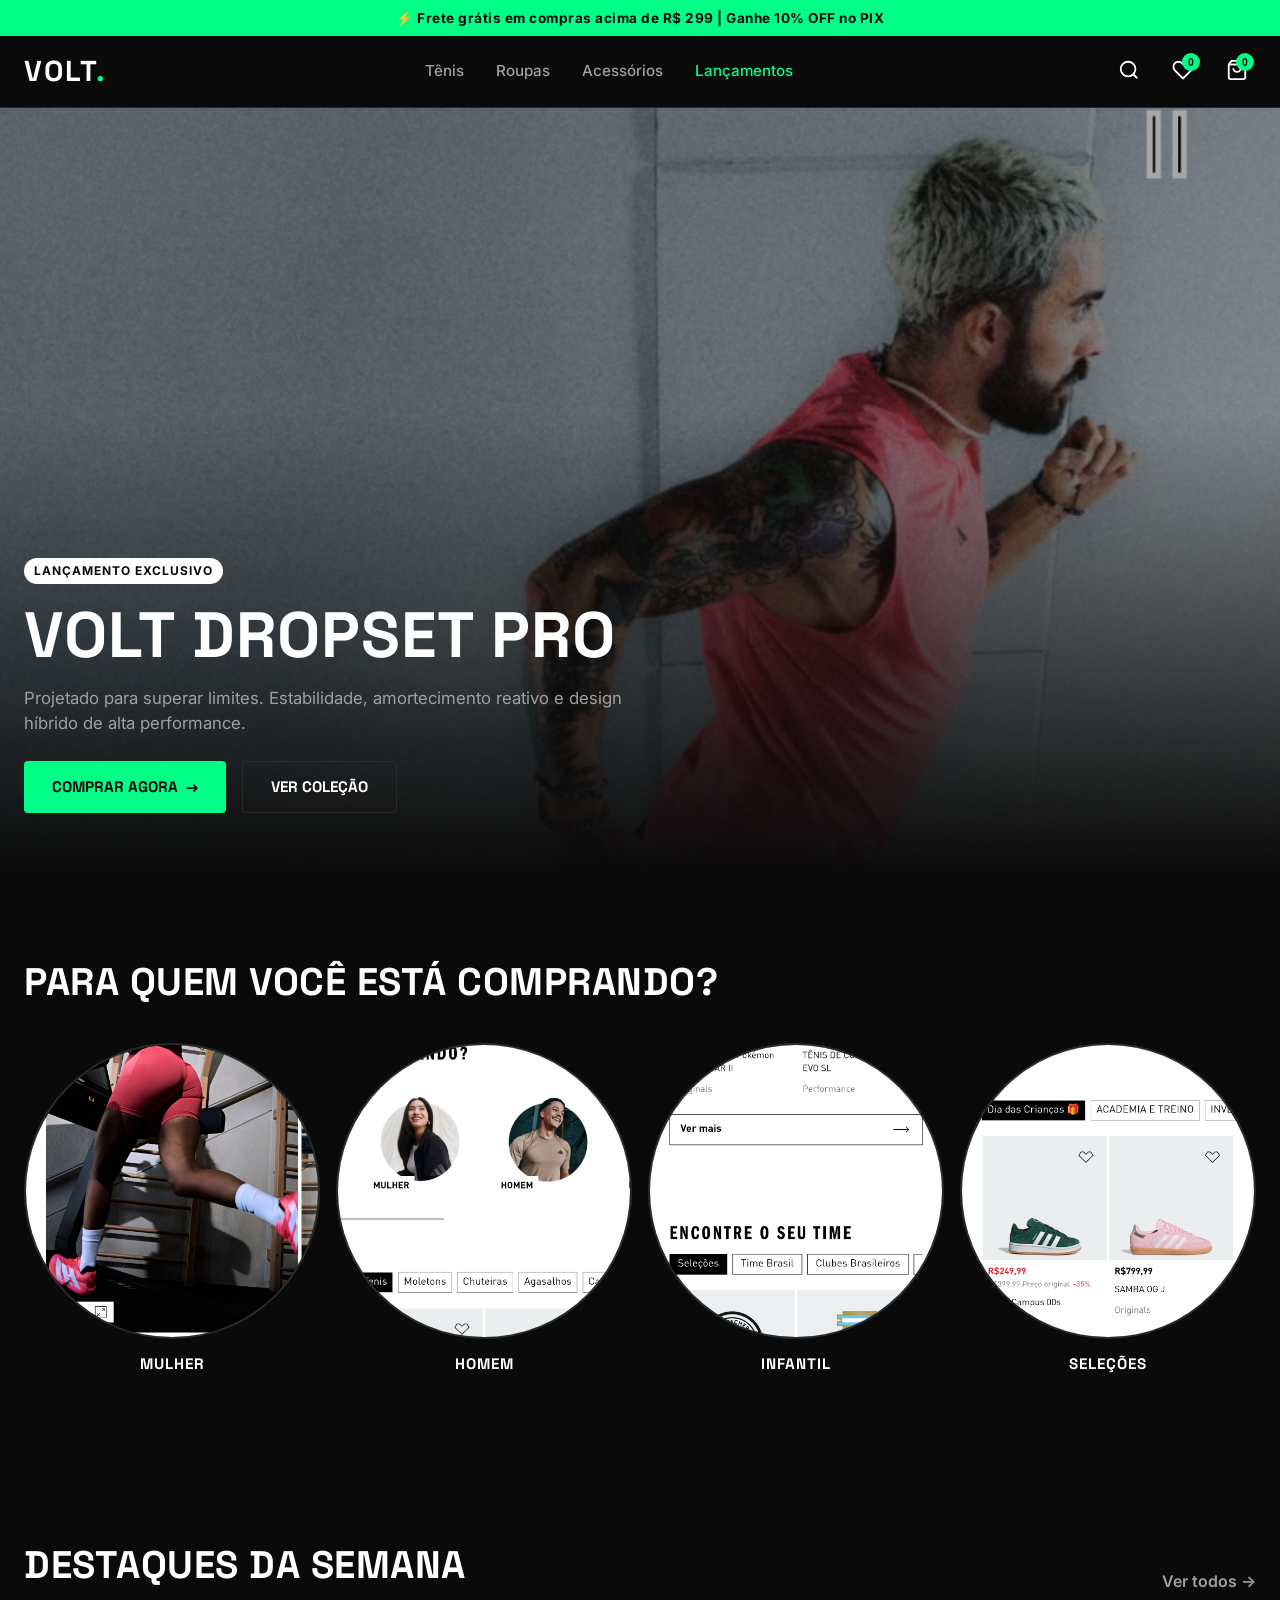
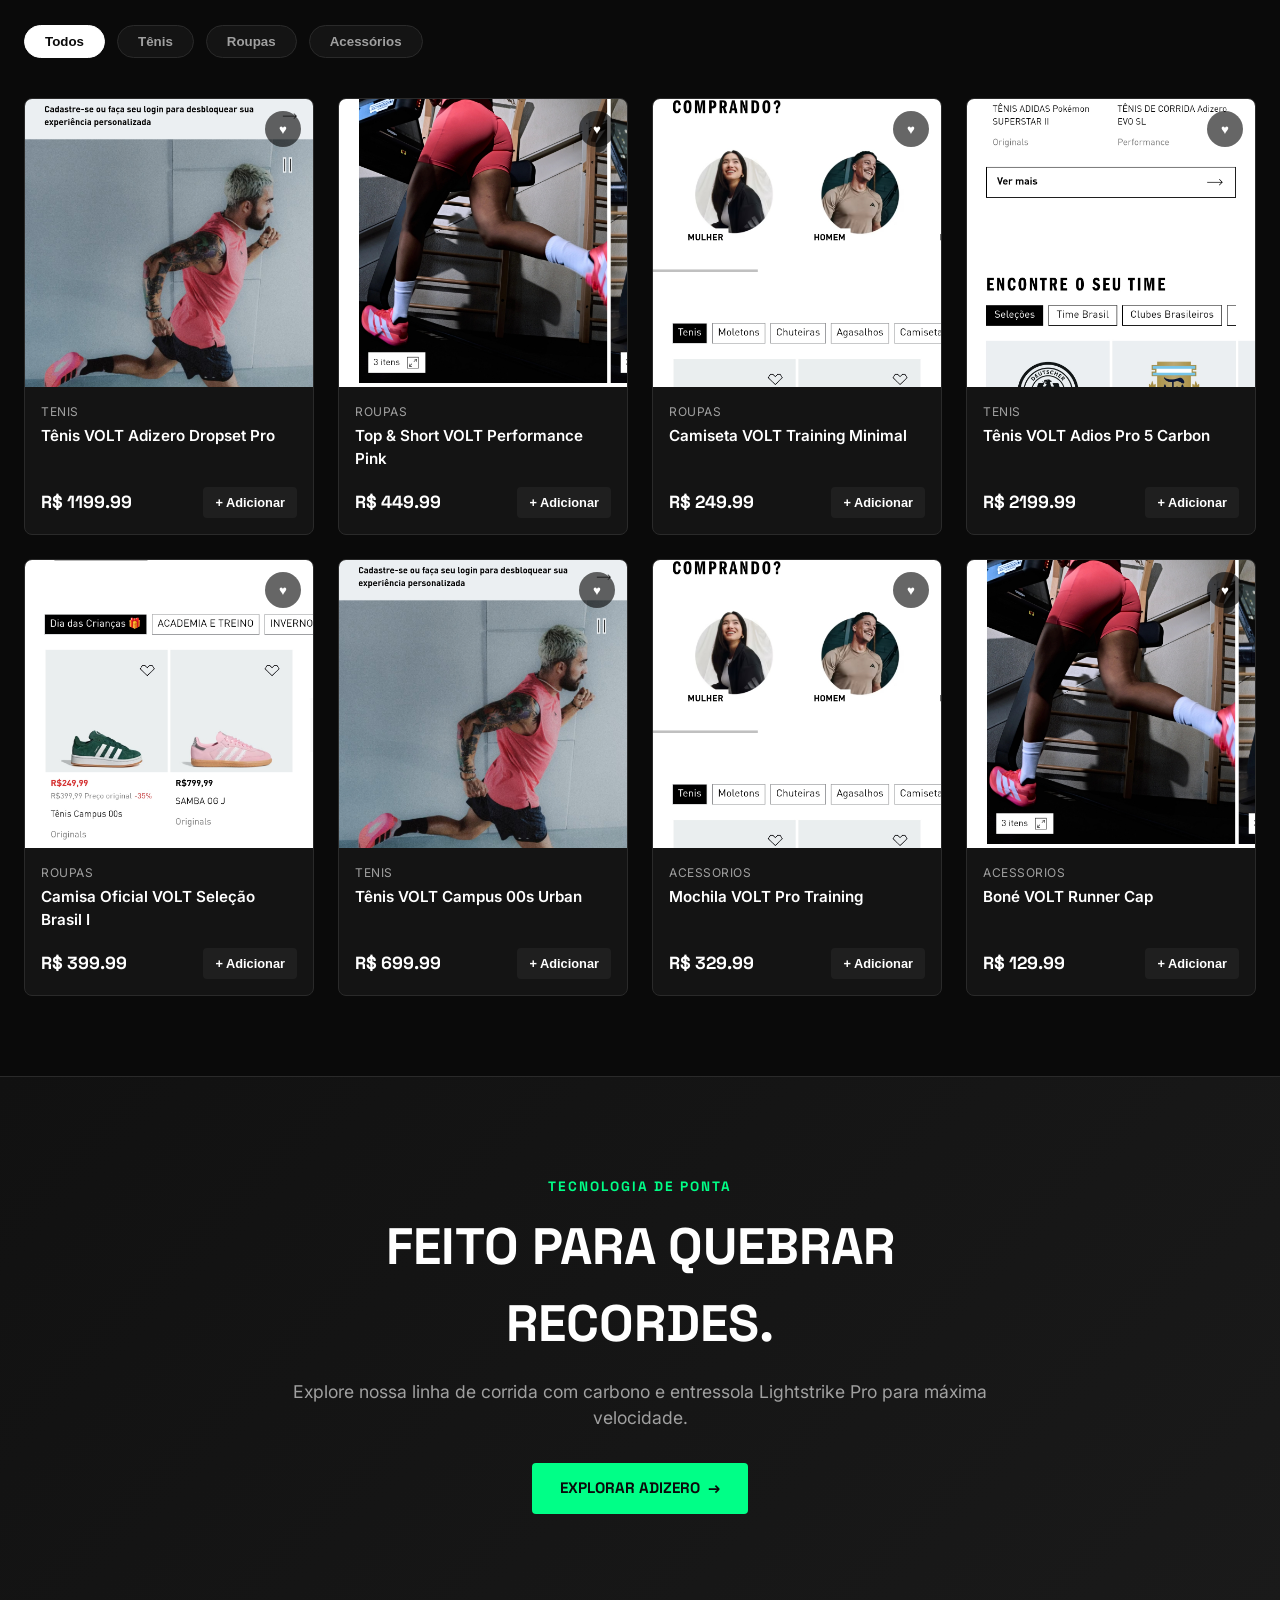
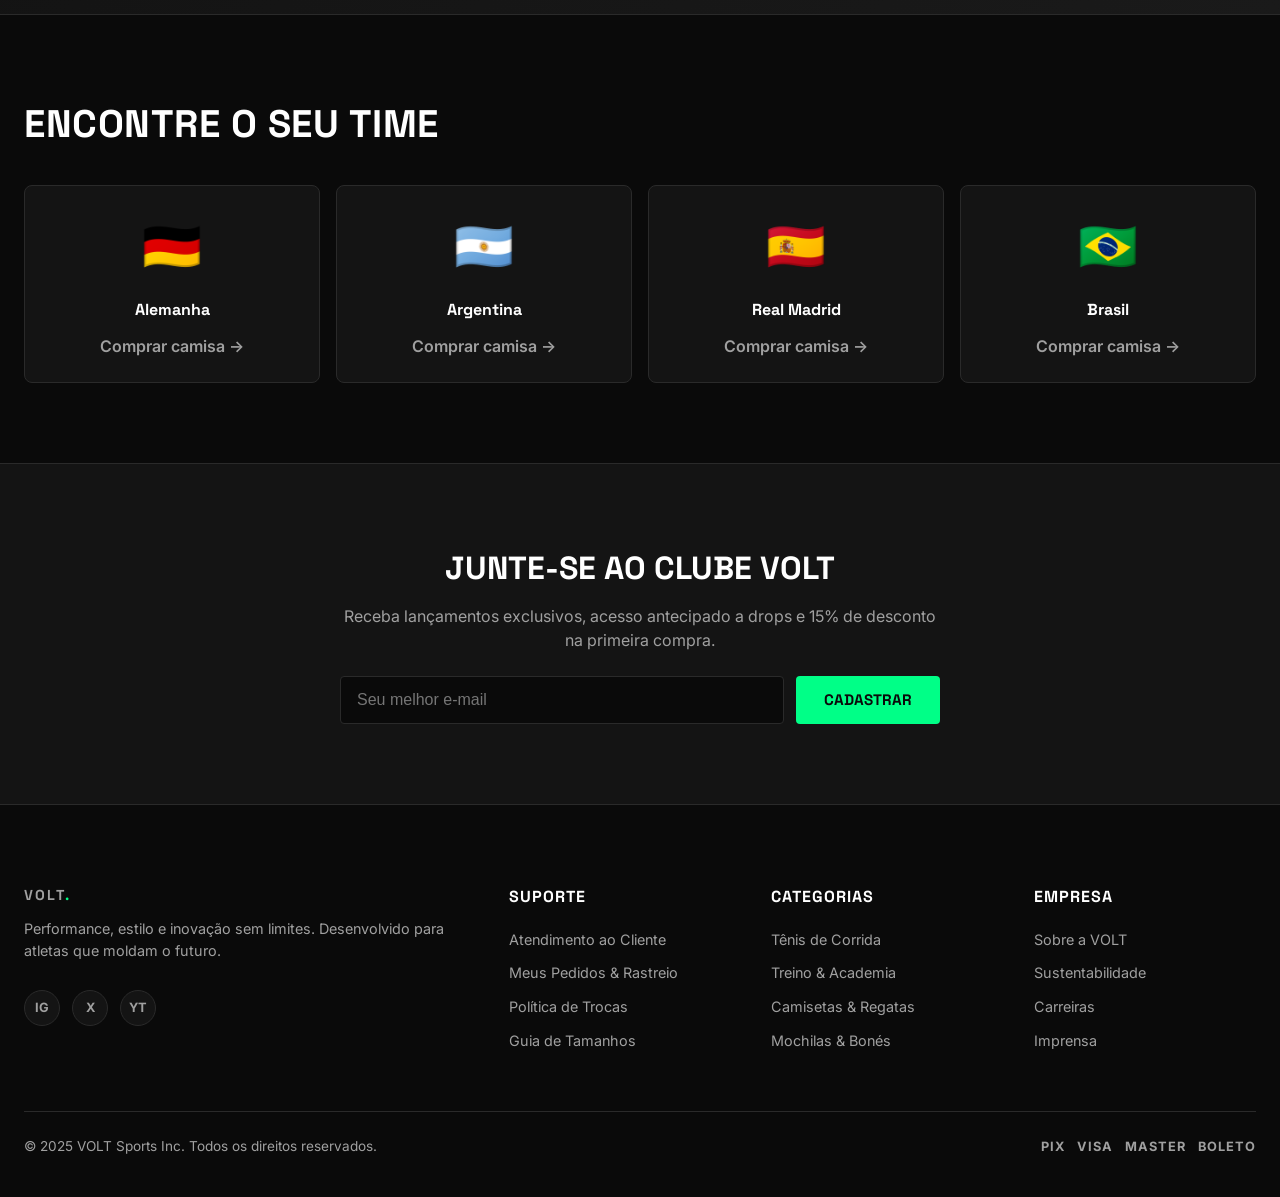
==== index.html @ 398505d5 "Initial website generation" ====
<!DOCTYPE html>
<html lang="pt-BR">
<head>
    <meta charset="UTF-8">
    <meta name="viewport" content="width=device-width, initial-scale=1.0">
    <title>VOLT® | Loja Oficial de Esportes e Performance</title>
    <link rel="preconnect" href="https://fonts.googleapis.com">
    <link rel="preconnect" href="https://fonts.gstatic.com" crossorigin>
    <link href="https://fonts.googleapis.com/css2?family=Inter:wght@300;400;500;600;700&family=Space+Grotesk:wght@500;700&display=swap" rel="stylesheet">
    <link rel="stylesheet" href="style.css">
</head>
<body>
    <!-- Top Banner Notification -->
    <div class="top-banner">
        <p>⚡ Frete grátis em compras acima de R$ 299 | Ganhe 10% OFF no PIX</p>
    </div>

    <!-- Header Sticky -->
    <header class="header">
        <div class="header-container">
            <button class="icon-btn menu-toggle" aria-label="Abrir Menu">
                <svg width="24" height="24" viewBox="0 0 24 24" fill="none" stroke="currentColor" stroke-width="2"><path d="M3 12h18M3 6h18M3 18h18"/></svg>
            </button>
            
            <a href="index.html" class="logo">
                <span>VOLT</span><span class="logo-dot">.</span>
            </a>

            <nav class="desktop-nav">
                <a href="category.html?cat=tenis" class="nav-link">Tênis</a>
                <a href="category.html?cat=roupas" class="nav-link">Roupas</a>
                <a href="category.html?cat=acessorios" class="nav-link">Acessórios</a>
                <a href="category.html?cat=lancamentos" class="nav-link highlight">Lançamentos</a>
            </nav>

            <div class="header-actions">
                <button class="icon-btn search-toggle" aria-label="Buscar">
                    <svg width="22" height="22" viewBox="0 0 24 24" fill="none" stroke="currentColor" stroke-width="2"><circle cx="11" cy="11" r="8"/><path d="m21 21-4.35-4.35"/></svg>
                </button>
                <button class="icon-btn wishlist-toggle" aria-label="Favoritos">
                    <svg width="22" height="22" viewBox="0 0 24 24" fill="none" stroke="currentColor" stroke-width="2"><path d="M20.84 4.61a5.5 5.5 0 0 0-7.78 0L12 5.67l-1.06-1.06a5.5 5.5 0 0 0-7.78 7.78l1.06 1.06L12 21.23l7.78-7.78 1.06-1.06a5.5 5.5 0 0 0 0-7.78z"/></svg>
                    <span class="badge" id="wishlist-count">0</span>
                </button>
                <button class="icon-btn cart-toggle" aria-label="Carrinho">
                    <svg width="22" height="22" viewBox="0 0 24 24" fill="none" stroke="currentColor" stroke-width="2"><path d="M6 2 3 6v14a2 2 0 0 0 2 2h14a2 2 0 0 0 2-2V6l-3-4Z"/><path d="M3 6h18"/><path d="M16 10a4 4 0 0 1-8 0"/></svg>
                    <span class="badge" id="cart-count">0</span>
                </button>
            </div>
        </div>
    </header>

    <!-- Mobile Drawer -->
    <div class="mobile-drawer" id="mobileDrawer">
        <div class="drawer-header">
            <span class="logo">VOLT<span class="logo-dot">.</span></span>
            <button class="icon-btn close-drawer" aria-label="Fechar Menu">
                <svg width="24" height="24" viewBox="0 0 24 24" fill="none" stroke="currentColor" stroke-width="2"><path d="M18 6 6 18M6 6l12 12"/></svg>
            </button>
        </div>
        <div class="drawer-body">
            <a href="category.html?cat=tenis" class="drawer-link">Tênis <span>→</span></a>
            <a href="category.html?cat=roupas" class="drawer-link">Roupas <span>→</span></a>
            <a href="category.html?cat=acessorios" class="drawer-link">Acessórios <span>→</span></a>
            <a href="category.html?cat=lancamentos" class="drawer-link">Lançamentos <span>⚡</span></a>
            <div class="drawer-divider"></div>
            <a href="#" class="drawer-link sub">Minha Conta</a>
            <a href="#" class="drawer-link sub">Meus Pedidos</a>
            <a href="#" class="drawer-link sub">Ajuda e Suporte</a>
        </div>
    </div>
    <div class="overlay" id="overlay"></div>

    <!-- Search Modal -->
    <div class="search-modal" id="searchModal">
        <div class="search-container">
            <div class="search-input-wrapper">
                <svg width="24" height="24" viewBox="0 0 24 24" fill="none" stroke="currentColor" stroke-width="2"><circle cx="11" cy="11" r="8"/><path d="m21 21-4.35-4.35"/></svg>
                <input type="text" id="searchInput" placeholder="Buscar por tênis, jaquetas, acessórios..." autofocus>
                <button class="close-search" id="closeSearch">✕</button>
            </div>
            <div class="search-results" id="searchResults">
                <p class="search-hint">Digite para buscar produtos instantaneamente...</p>
            </div>
        </div>
    </div>

    <!-- Cart Drawer -->
    <div class="cart-drawer" id="cartDrawer">
        <div class="cart-header">
            <h3>Seu Carrinho (<span id="cartDrawerCount">0</span>)</h3>
            <button class="icon-btn close-cart" aria-label="Fechar Carrinho">
                <svg width="24" height="24" viewBox="0 0 24 24" fill="none" stroke="currentColor" stroke-width="2"><path d="M18 6 6 18M6 6l12 12"/></svg>
            </button>
        </div>
        <div class="cart-items" id="cartItemsContainer">
            <!-- Items injected by JS -->
        </div>
        <div class="cart-footer">
            <div class="cart-subtotal">
                <span>Subtotal</span>
                <span id="cartSubtotalPrice">R$ 0,00</span>
            </div>
            <p class="cart-shipping-notice">Parabéns! Você tem direito a <strong>Frete Grátis</strong></p>
            <button class="btn-primary full" id="checkoutBtn">FINALIZAR COMPRA</button>
        </div>
    </div>

    <!-- Main Content -->
    <main>
        <!-- Hero Section -->
        <section class="hero">
            <div class="hero-bg">
                <img src="assets/ref-1000043846-1.jpg" alt="VOLT Hero" loading="eager">
            </div>
            <div class="hero-content">
                <div class="tag-pill">LANÇAMENTO EXCLUSIVO</div>
                <h1>VOLT DROPSET PRO</h1>
                <p>Projetado para superar limites. Estabilidade, amortecimento reativo e design híbrido de alta performance.</p>
                <div class="hero-actions">
                    <a href="product.html?id=1" class="btn-primary">COMPRAR AGORA <span>→</span></a>
                    <a href="category.html?cat=tenis" class="btn-outline">VER COLEÇÃO</a>
                </div>
            </div>
        </section>

        <!-- Category Celerators -->
        <section class="section audience-section">
            <div class="container">
                <h2 class="section-title">PARA QUEM VOCÊ ESTÁ COMPRANDO?</h2>
                <div class="audience-grid">
                    <a href="category.html?cat=mulher" class="audience-card">
                        <div class="audience-img">
                            <img src="assets/ref-1000043847-2.jpg" alt="Mulher" loading="lazy">
                        </div>
                        <span>MULHER</span>
                    </a>
                    <a href="category.html?cat=homem" class="audience-card">
                        <div class="audience-img">
                            <img src="assets/ref-1000043848-3.jpg" alt="Homem" loading="lazy">
                        </div>
                        <span>HOMEM</span>
                    </a>
                    <a href="category.html?cat=infantil" class="audience-card">
                        <div class="audience-img">
                            <img src="assets/ref-1000043849-4.jpg" alt="Infantil" loading="lazy">
                        </div>
                        <span>INFANTIL</span>
                    </a>
                    <a href="category.html?cat=teams" class="audience-card">
                        <div class="audience-img">
                            <img src="assets/ref-1000043850-5.jpg" alt="Times e Seleções" loading="lazy">
                        </div>
                        <span>SELEÇÕES</span>
                    </a>
                </div>
            </div>
        </section>

        <!-- Featured Products -->
        <section class="section products-section">
            <div class="container">
                <div class="section-header">
                    <h2 class="section-title">DESTAQUES DA SEMANA</h2>
                    <a href="category.html?cat=tenis" class="link-arrow">Ver todos <span>→</span></a>
                </div>
                
                <!-- Filter Chips -->
                <div class="filter-chips">
                    <button class="chip active" data-filter="all">Todos</button>
                    <button class="chip" data-filter="tenis">Tênis</button>
                    <button class="chip" data-filter="roupas">Roupas</button>
                    <button class="chip" data-filter="acessorios">Acessórios</button>
                </div>

                <!-- Product Grid -->
                <div class="product-grid" id="homeProductGrid">
                    <!-- Injected by JS -->
                </div>
            </div>
        </section>

        <!-- Promo Banner Parallax -->
        <section class="promo-banner">
            <div class="promo-content">
                <span class="tag-volt">TECNOLOGIA DE PONTA</span>
                <h2>FEITO PARA QUEBRAR RECORDES.</h2>
                <p>Explore nossa linha de corrida com carbono e entressola Lightstrike Pro para máxima velocidade.</p>
                <a href="product.html?id=2" class="btn-primary">EXPLORAR ADIZERO <span>→</span></a>
            </div>
        </section>

        <!-- Teams & Clubs Carousel -->
        <section class="section">
            <div class="container">
                <h2 class="section-title">ENCONTRE O SEU TIME</h2>
                <div class="teams-grid">
                    <div class="team-card">
                        <div class="team-logo-box">🇩🇪</div>
                        <h4>Alemanha</h4>
                        <a href="category.html?cat=teams" class="link-arrow">Comprar camisa <span>→</span></a>
                    </div>
                    <div class="team-card">
                        <div class="team-logo-box">🇦🇷</div>
                        <h4>Argentina</h4>
                        <a href="category.html?cat=teams" class="link-arrow">Comprar camisa <span>→</span></a>
                    </div>
                    <div class="team-card">
                        <div class="team-logo-box">🇪🇸</div>
                        <h4>Real Madrid</h4>
                        <a href="category.html?cat=teams" class="link-arrow">Comprar camisa <span>→</span></a>
                    </div>
                    <div class="team-card">
                        <div class="team-logo-box">🇧🇷</div>
                        <h4>Brasil</h4>
                        <a href="category.html?cat=teams" class="link-arrow">Comprar camisa <span>→</span></a>
                    </div>
                </div>
            </div>
        </section>

        <!-- Newsletter -->
        <section class="newsletter-section">
            <div class="container">
                <div class="newsletter-box">
                    <h3>JUNTE-SE AO CLUBE VOLT</h3>
                    <p>Receba lançamentos exclusivos, acesso antecipado a drops e 15% de desconto na primeira compra.</p>
                    <form class="newsletter-form" id="newsletterForm">
                        <input type="email" placeholder="Seu melhor e-mail" required>
                        <button type="submit" class="btn-primary">CADASTRAR</button>
                    </form>
                    <span class="form-success" id="newsletterSuccess">✓ Cadastrado com sucesso! Verifique seu e-mail.</span>
                </div>
            </div>
        </section>
    </main>

    <!-- Footer -->
    <footer class="footer">
        <div class="container">
            <div class="footer-grid">
                <div class="footer-col">
                    <a href="index.html" class="logo">VOLT<span class="logo-dot">.</span></a>
                    <p class="footer-desc">Performance, estilo e inovação sem limites. Desenvolvido para atletas que moldam o futuro.</p>
                    <div class="social-icons">
                        <a href="#" aria-label="Instagram">IG</a>
                        <a href="#" aria-label="Twitter">X</a>
                        <a href="#" aria-label="YouTube">YT</a>
                    </div>
                </div>
                <div class="footer-col">
                    <h4>SUPORTE</h4>
                    <a href="#">Atendimento ao Cliente</a>
                    <a href="#">Meus Pedidos & Rastreio</a>
                    <a href="#">Política de Trocas</a>
                    <a href="#">Guia de Tamanhos</a>
                </div>
                <div class="footer-col">
                    <h4>CATEGORIAS</h4>
                    <a href="category.html?cat=tenis">Tênis de Corrida</a>
                    <a href="category.html?cat=tenis">Treino & Academia</a>
                    <a href="category.html?cat=roupas">Camisetas & Regatas</a>
                    <a href="category.html?cat=acessorios">Mochilas & Bonés</a>
                </div>
                <div class="footer-col">
                    <h4>EMPRESA</h4>
                    <a href="#">Sobre a VOLT</a>
                    <a href="#">Sustentabilidade</a>
                    <a href="#">Carreiras</a>
                    <a href="#">Imprensa</a>
                </div>
            </div>
            <div class="footer-bottom">
                <p>&copy; 2025 VOLT Sports Inc. Todos os direitos reservados.</p>
                <div class="payment-methods">
                    <span>PIX</span>
                    <span>VISA</span>
                    <span>MASTER</span>
                    <span>BOLETO</span>
                </div>
            </div>
        </div>
    </footer>

    <script src="script.js"></script>
</body>
</html>
---- style.css ----
:root {
    --bg-base: #0A0A0A;
    --bg-card: #141414;
    --bg-elevated: #1F1F1F;
    --volt-green: #00FF87;
    --volt-green-hover: #00DF74;
    --text-primary: #FFFFFF;
    --text-secondary: #A0A0A0;
    --border-color: #2A2A2A;
    --danger: #FF3B30;
    --font-display: 'Space Grotesk', sans-serif;
    --font-body: 'Inter', sans-serif;
    --transition-smooth: all 0.3s cubic-bezier(0.4, 0, 0.2, 1);
    --header-height: 72px;
}

* {
    margin: 0;
    padding: 0;
    box-sizing: border-box;
}

html {
    scroll-behavior: smooth;
}

body {
    font-family: var(--font-body);
    background-color: var(--bg-base);
    color: var(--text-primary);
    line-height: 1.5;
    -webkit-font-smoothing: antialiased;
}

a {
    text-decoration: none;
    color: inherit;
}

ul {
    list-style: none;
}

/* Top Banner */
.top-banner {
    background-color: var(--volt-green);
    color: var(--bg-base);
    text-align: center;
    font-size: 0.85rem;
    font-weight: 700;
    padding: 8px 16px;
    letter-spacing: 0.5px;
}

/* Header */
.header {
    position: sticky;
    top: 0;
    z-index: 100;
    background-color: rgba(10, 10, 10, 0.9);
    backdrop-filter: blur(12px);
    border-bottom: 1px solid var(--border-color);
    height: var(--header-height);
    display: flex;
    align-items: center;
}

.header-container {
    max-width: 1440px;
    width: 100%;
    margin: 0 auto;
    padding: 0 24px;
    display: flex;
    align-items: center;
    justify-content: space-between;
}

.logo {
    font-family: var(--font-display);
    font-size: 1.8rem;
    font-weight: 700;
    letter-spacing: 2px;
    color: var(--text-primary);
}

.logo-dot {
    color: var(--volt-green);
}

.desktop-nav {
    display: none;
    gap: 32px;
}

@media(min-width: 1024px) {
    .desktop-nav {
        display: flex;
    }
}

.nav-link {
    font-size: 0.95rem;
    font-weight: 500;
    color: var(--text-secondary);
    transition: var(--transition-smooth);
}

.nav-link:hover,
.nav-link.highlight {
    color: var(--volt-green);
}

.header-actions {
    display: flex;
    gap: 16px;
    align-items: center;
}

.icon-btn {
    background: none;
    border: none;
    color: var(--text-primary);
    cursor: pointer;
    position: relative;
    padding: 8px;
    transition: var(--transition-smooth);
}

.icon-btn:hover {
    color: var(--volt-green);
}

.menu-toggle {
    display: block;
}

@media(min-width: 1024px) {
    .menu-toggle {
        display: none;
    }
}

.badge {
    position: absolute;
    top: 2px;
    right: 2px;
    background-color: var(--volt-green);
    color: var(--bg-base);
    font-size: 0.65rem;
    font-weight: 700;
    width: 18px;
    height: 18px;
    border-radius: 50%;
    display: flex;
    align-items: center;
    justify-content: center;
}

/* Mobile Drawer */
.mobile-drawer {
    position: fixed;
    top: 0;
    left: -100%;
    width: 300px;
    height: 100%;
    background-color: var(--bg-card);
    z-index: 200;
    transition: var(--transition-smooth);
    padding: 24px;
    display: flex;
    flex-direction: column;
}

.mobile-drawer.active {
    left: 0;
}

.drawer-header {
    display: flex;
    justify-content: space-between;
    align-items: center;
    margin-bottom: 32px;
}

.drawer-body {
    display: flex;
    flex-direction: column;
    gap: 20px;
}

.drawer-link {
    font-family: var(--font-display);
    font-size: 1.2rem;
    font-weight: 500;
    display: flex;
    justify-content: space-between;
    color: var(--text-primary);
    padding-bottom: 12px;
    border-bottom: 1px solid var(--border-color);
}

.drawer-link.sub {
    font-size: 1rem;
    color: var(--text-secondary);
    border: none;
}

.drawer-divider {
    height: 1px;
    background-color: var(--border-color);
    margin: 10px 0;
}

.overlay {
    position: fixed;
    top: 0;
    left: 0;
    width: 100%;
    height: 100%;
    background-color: rgba(0, 0, 0, 0.7);
    backdrop-filter: blur(4px);
    z-index: 150;
    opacity: 0;
    visibility: hidden;
    transition: var(--transition-smooth);
}

.overlay.active {
    opacity: 1;
    visibility: visible;
}

/* Search Modal */
.search-modal {
    position: fixed;
    top: 0;
    left: 0;
    width: 100%;
    height: 100%;
    background-color: var(--bg-base);
    z-index: 300;
    padding: 40px 24px;
    opacity: 0;
    visibility: hidden;
    transition: var(--transition-smooth);
}

.search-modal.active {
    opacity: 1;
    visibility: visible;
}

.search-container {
    max-width: 800px;
    margin: 0 auto;
}

.search-input-wrapper {
    display: flex;
    align-items: center;
    border-bottom: 2px solid var(--volt-green);
    padding-bottom: 12px;
    gap: 16px;
}

.search-input-wrapper input {
    flex: 1;
    background: none;
    border: none;
    font-size: 1.5rem;
    color: var(--text-primary);
    outline: none;
    font-family: var(--font-display);
}

.close-search {
    background: none;
    border: none;
    color: var(--text-secondary);
    font-size: 1.5rem;
    cursor: pointer;
}

.search-results {
    margin-top: 32px;
    max-height: 60vh;
    overflow-y: auto;
}

.search-hint {
    color: var(--text-secondary);
}

/* Cart Drawer */
.cart-drawer {
    position: fixed;
    top: 0;
    right: -100%;
    width: 100%;
    max-width: 420px;
    height: 100%;
    background-color: var(--bg-card);
    z-index: 250;
    transition: var(--transition-smooth);
    display: flex;
    flex-direction: column;
    padding: 24px;
    box-shadow: -10px 0 30px rgba(0,0,0,0.5);
}

.cart-drawer.active {
    right: 0;
}

.cart-header {
    display: flex;
    justify-content: space-between;
    align-items: center;
    border-bottom: 1px solid var(--border-color);
    padding-bottom: 16px;
}

.cart-items {
    flex: 1;
    overflow-y: auto;
    padding: 20px 0;
    display: flex;
    flex-direction: column;
    gap: 16px;
}

.cart-item-card {
    display: flex;
    gap: 16px;
    background-color: var(--bg-elevated);
    padding: 12px;
    border-radius: 8px;
    align-items: center;
}

.cart-item-img {
    width: 70px;
    height: 70px;
    object-fit: cover;
    border-radius: 6px;
    background: #252525;
}

.cart-item-info {
    flex: 1;
}

.cart-item-title {
    font-size: 0.9rem;
    font-weight: 600;
    margin-bottom: 4px;
}

.cart-item-meta {
    font-size: 0.8rem;
    color: var(--text-secondary);
    margin-bottom: 8px;
}

.cart-item-controls {
    display: flex;
    justify-content: space-between;
    align-items: center;
}

.qty-box {
    display: flex;
    align-items: center;
    border: 1px solid var(--border-color);
    border-radius: 4px;
}

.qty-btn {
    background: none;
    border: none;
    color: var(--text-primary);
    padding: 2px 8px;
    cursor: pointer;
}

.qty-val {
    padding: 0 8px;
    font-size: 0.85rem;
}

.remove-item {
    background: none;
    border: none;
    color: var(--danger);
    font-size: 0.8rem;
    cursor: pointer;
}

.cart-footer {
    border-top: 1px solid var(--border-color);
    padding-top: 16px;
}

.cart-subtotal {
    display: flex;
    justify-content: space-between;
    font-size: 1.1rem;
    font-weight: 700;
    margin-bottom: 12px;
}

.cart-shipping-notice {
    font-size: 0.85rem;
    color: var(--text-secondary);
    margin-bottom: 16px;
    background: #1A1A1A;
    padding: 8px 12px;
    border-radius: 6px;
}

/* Buttons */
.btn-primary {
    background-color: var(--volt-green);
    color: var(--bg-base);
    font-family: var(--font-display);
    font-weight: 700;
    font-size: 0.95rem;
    padding: 14px 28px;
    border: none;
    border-radius: 4px;
    cursor: pointer;
    display: inline-flex;
    align-items: center;
    justify-content: center;
    gap: 8px;
    transition: var(--transition-smooth);
}

.btn-primary:hover {
    background-color: var(--volt-green-hover);
    transform: translateY(-2px);
}

.btn-primary.full {
    width: 100%;
}

.btn-outline {
    background: transparent;
    color: var(--text-primary);
    font-family: var(--font-display);
    font-weight: 700;
    font-size: 0.95rem;
    padding: 14px 28px;
    border: 1px solid var(--border-color);
    border-radius: 4px;
    cursor: pointer;
    display: inline-flex;
    align-items: center;
    justify-content: center;
    transition: var(--transition-smooth);
}

.btn-outline:hover {
    border-color: var(--volt-green);
    color: var(--volt-green);
}

/* Hero Section */
.hero {
    position: relative;
    height: 85vh;
    min-height: 550px;
    display: flex;
    align-items: flex-end;
    padding: 60px 24px;
    overflow: hidden;
}

.hero-bg {
    position: absolute;
    top: 0;
    left: 0;
    width: 100%;
    height: 100%;
    z-index: 1;
}

.hero-bg img {
    width: 100%;
    height: 100%;
    object-fit: cover;
    object-position: center;
    filter: brightness(0.7);
    transform: scale(1);
    transition: transform 6s ease;
}

.hero:hover .hero-bg img {
    transform: scale(1.03);
}

.hero::after {
    content: '';
    position: absolute;
    bottom: 0;
    left: 0;
    width: 100%;
    height: 60%;
    background: linear-gradient(to top, var(--bg-base), transparent);
    z-index: 2;
}

.hero-content {
    position: relative;
    z-index: 3;
    max-width: 600px;
}

.tag-pill {
    background-color: var(--text-primary);
    color: var(--bg-base);
    font-size: 0.75rem;
    font-weight: 700;
    padding: 4px 10px;
    border-radius: 20px;
    display: inline-block;
    margin-bottom: 16px;
    letter-spacing: 1px;
}

.hero-content h1 {
    font-family: var(--font-display);
    font-size: clamp(2.5rem, 5vw, 4rem);
    font-weight: 700;
    line-height: 1.1;
    margin-bottom: 16px;
    letter-spacing: 1px;
}

.hero-content p {
    color: var(--text-secondary);
    font-size: 1.05rem;
    margin-bottom: 24px;
}

.hero-actions {
    display: flex;
    gap: 16px;
    flex-wrap: wrap;
}

/* Sections */
.section {
    padding: 80px 0;
}

.container {
    max-width: 1440px;
    margin: 0 auto;
    padding: 0 24px;
}

.section-header {
    display: flex;
    justify-content: space-between;
    align-items: flex-end;
    margin-bottom: 32px;
}

.section-title {
    font-family: var(--font-display);
    font-size: clamp(1.8rem, 3vw, 2.5rem);
    font-weight: 700;
    letter-spacing: 0.5px;
}

.link-arrow {
    font-weight: 600;
    color: var(--text-secondary);
    transition: var(--transition-smooth);
}

.link-arrow:hover {
    color: var(--volt-green);
}

/* Audience Grid */
.audience-grid {
    display: grid;
    grid-template-columns: repeat(2, 1fr);
    gap: 16px;
    margin-top: 32px;
}

@media(min-width: 768px) {
    .audience-grid {
        grid-template-columns: repeat(4, 1fr);
    }
}

.audience-card {
    text-align: center;
    group: true;
}

.audience-img {
    width: 100%;
    aspect-ratio: 1;
    border-radius: 50%;
    overflow: hidden;
    margin-bottom: 12px;
    border: 2px solid var(--border-color);
    transition: var(--transition-smooth);
}

.audience-card:hover .audience-img {
    border-color: var(--volt-green);
    transform: scale(1.03);
}

.audience-img img {
    width: 100%;
    height: 100%;
    object-fit: cover;
}

.audience-card span {
    font-family: var(--font-display);
    font-weight: 700;
    letter-spacing: 1px;
    font-size: 0.95rem;
}

/* Filter Chips */
.filter-chips {
    display: flex;
    gap: 12px;
    margin-bottom: 32px;
    overflow-x: auto;
    padding-bottom: 8px;
}

.chip {
    background-color: var(--bg-card);
    color: var(--text-secondary);
    border: 1px solid var(--border-color);
    padding: 8px 20px;
    border-radius: 20px;
    font-weight: 600;
    cursor: pointer;
    white-space: nowrap;
    transition: var(--transition-smooth);
}

.chip.active,
.chip:hover {
    background-color: var(--text-primary);
    color: var(--bg-base);
    border-color: var(--text-primary);
}

/* Product Grid */
.product-grid {
    display: grid;
    grid-template-columns: repeat(2, 1fr);
    gap: 16px;
}

@media(min-width: 768px) {
    .product-grid {
        grid-template-columns: repeat(3, 1fr);
        gap: 24px;
    }
}

@media(min-width: 1200px) {
    .product-grid {
        grid-template-columns: repeat(4, 1fr);
    }
}

.product-card {
    background-color: var(--bg-card);
    border-radius: 8px;
    overflow: hidden;
    border: 1px solid var(--border-color);
    transition: var(--transition-smooth);
    position: relative;
    display: flex;
    flex-direction: column;
}

.product-card:hover {
    border-color: var(--volt-green);
    transform: translateY(-4px);
}

.product-img-box {
    position: relative;
    width: 100%;
    aspect-ratio: 1;
    background: #181818;
    overflow: hidden;
}

.product-img-box img {
    width: 100%;
    height: 100%;
    object-fit: cover;
    transition: transform 0.5s ease;
}

.product-card:hover .product-img-box img {
    transform: scale(1.05);
}

.fav-btn {
    position: absolute;
    top: 12px;
    right: 12px;
    background: rgba(0,0,0,0.6);
    border: none;
    width: 36px;
    height: 36px;
    border-radius: 50%;
    color: #FFF;
    cursor: pointer;
    display: flex;
    align-items: center;
    justify-content: center;
    transition: var(--transition-smooth);
    z-index: 2;
}

.fav-btn.active,
.fav-btn:hover {
    color: var(--volt-green);
    background: rgba(0,0,0,0.8);
}

.product-details {
    padding: 16px;
    display: flex;
    flex-direction: column;
    flex: 1;
}

.product-category {
    font-size: 0.75rem;
    color: var(--text-secondary);
    text-transform: uppercase;
    letter-spacing: 0.5px;
    margin-bottom: 4px;
}

.product-title {
    font-size: 0.95rem;
    font-weight: 600;
    margin-bottom: 8px;
    color: var(--text-primary);
    display: -webkit-box;
    -webkit-line-clamp: 2;
    -webkit-box-orient: vertical;
    overflow: hidden;
}

.product-footer {
    margin-top: auto;
    display: flex;
    justify-content: space-between;
    align-items: center;
    padding-top: 8px;
}

.product-price {
    font-family: var(--font-display);
    font-size: 1.1rem;
    font-weight: 700;
}

.quick-add {
    background-color: var(--bg-elevated);
    color: var(--text-primary);
    border: none;
    padding: 8px 12px;
    border-radius: 4px;
    font-size: 0.8rem;
    font-weight: 600;
    cursor: pointer;
    transition: var(--transition-smooth);
}

.quick-add:hover {
    background-color: var(--volt-green);
    color: var(--bg-base);
}

/* Promo Banner */
.promo-banner {
    background: linear-gradient(135deg, #111, #1a1a1a);
    padding: 100px 24px;
    text-align: center;
    border-top: 1px solid var(--border-color);
    border-bottom: 1px solid var(--border-color);
}

.promo-content {
    max-width: 700px;
    margin: 0 auto;
}

.tag-volt {
    color: var(--volt-green);
    font-family: var(--font-display);
    font-weight: 700;
    letter-spacing: 2px;
    font-size: 0.85rem;
    margin-bottom: 12px;
    display: block;
}

.promo-content h2 {
    font-family: var(--font-display);
    font-size: clamp(2rem, 4vw, 3.2rem);
    font-weight: 700;
    margin-bottom: 16px;
}

.promo-content p {
    color: var(--text-secondary);
    margin-bottom: 32px;
    font-size: 1.1rem;
}

/* Teams Grid */
.teams-grid {
    display: grid;
    grid-template-columns: repeat(2, 1fr);
    gap: 16px;
    margin-top: 32px;
}

@media(min-width: 768px) {
    .teams-grid {
        grid-template-columns: repeat(4, 1fr);
    }
}

.team-card {
    background-color: var(--bg-card);
    border: 1px solid var(--border-color);
    border-radius: 8px;
    padding: 24px;
    text-align: center;
    transition: var(--transition-smooth);
}

.team-card:hover {
    border-color: var(--volt-green);
    transform: translateY(-4px);
}

.team-logo-box {
    font-size: 3rem;
    margin-bottom: 16px;
}

.team-card h4 {
    font-family: var(--font-display);
    margin-bottom: 12px;
}

/* Newsletter */
.newsletter-section {
    background-color: var(--bg-card);
    padding: 80px 24px;
    border-top: 1px solid var(--border-color);
}

.newsletter-box {
    max-width: 600px;
    margin: 0 auto;
    text-align: center;
}

.newsletter-box h3 {
    font-family: var(--font-display);
    font-size: 2rem;
    margin-bottom: 12px;
}

.newsletter-box p {
    color: var(--text-secondary);
    margin-bottom: 24px;
}

.newsletter-form {
    display: flex;
    gap: 12px;
    flex-direction: column;
}

@media(min-width: 576px) {
    .newsletter-form {
        flex-direction: row;
    }
}

.newsletter-form input {
    flex: 1;
    background-color: var(--bg-base);
    border: 1px solid var(--border-color);
    padding: 14px 16px;
    border-radius: 4px;
    color: var(--text-primary);
    font-size: 1rem;
    outline: none;
}

.newsletter-form input:focus {
    border-color: var(--volt-green);
}

.form-success {
    display: none;
    color: var(--volt-green);
    font-size: 0.9rem;
    margin-top: 12px;
    font-weight: 600;
}

/* Footer */
.footer {
    background-color: var(--bg-base);
    border-top: 1px solid var(--border-color);
    padding: 80px 0 40px;
}

.footer-grid {
    display: grid;
    grid-template-columns: 1fr;
    gap: 40px;
    margin-bottom: 60px;
}

@media(min-width: 768px) {
    .footer-grid {
        grid-template-columns: repeat(2, 1fr);
    }
}

@media(min-width: 1024px) {
    .footer-grid {
        grid-template-columns: 2fr 1fr 1fr 1fr;
    }
}

.footer-col {
    display: flex;
    flex-direction: column;
    gap: 12px;
}

.footer-col h4 {
    font-family: var(--font-display);
    font-size: 1rem;
    letter-spacing: 1px;
    margin-bottom: 8px;
}

.footer-col a {
    color: var(--text-secondary);
    font-size: 0.9rem;
    transition: var(--transition-smooth);
}

.footer-col a:hover {
    color: var(--volt-green);
}

.footer-desc {
    color: var(--text-secondary);
    font-size: 0.9rem;
    margin-bottom: 16px;
}

.social-icons {
    display: flex;
    gap: 12px;
}

.social-icons a {
    background-color: var(--bg-card);
    border: 1px solid var(--border-color);
    width: 36px;
    height: 36px;
    border-radius: 50%;
    display: flex;
    align-items: center;
    justify-content: center;
    font-size: 0.8rem;
    font-weight: 700;
}

.footer-bottom {
    border-top: 1px solid var(--border-color);
    padding-top: 24px;
    display: flex;
    flex-direction: column;
    gap: 16px;
    justify-content: space-between;
    align-items: center;
    color: var(--text-secondary);
    font-size: 0.85rem;
}

@media(min-width: 768px) {
    .footer-bottom {
        flex-direction: row;
    }
}

.payment-methods {
    display: flex;
    gap: 12px;
    font-weight: 700;
    font-size: 0.8rem;
    letter-spacing: 1px;
}

/* Category & Product Pages CSS Extras */
.category-main,
.product-detail-main {
    padding: 40px 0 80px;
}

.breadcrumb {
    font-size: 0.85rem;
    color: var(--text-secondary);
    margin-bottom: 24px;
}

.breadcrumb a:hover {
    color: var(--volt-green);
}

.category-header-banner {
    margin-bottom: 40px;
}

.category-header-banner h1 {
    font-family: var(--font-display);
    font-size: 2.5rem;
    margin-bottom: 8px;
}

.category-header-banner p {
    color: var(--text-secondary);
}

.catalog-layout {
    display: grid;
    grid-template-columns: 1fr;
    gap: 32px;
}

@media(min-width: 1024px) {
    .catalog-layout {
        grid-template-columns: 260px 1fr;
    }
}

.filter-sidebar {
    background-color: var(--bg-card);
    padding: 24px;
    border-radius: 8px;
    border: 1px solid var(--border-color);
    height: fit-content;
}

.filter-group {
    margin-bottom: 24px;
}

.filter-group h4 {
    font-family: var(--font-display);
    margin-bottom: 12px;
    font-size: 1rem;
}

.filter-group label {
    display: flex;
    align-items: center;
    gap: 8px;
    color: var(--text-secondary);
    font-size: 0.9rem;
    margin-bottom: 8px;
    cursor: pointer;
}

.filter-group label:hover {
    color: var(--text-primary);
}

.catalog-toolbar {
    display: flex;
    justify-content: space-between;
    align-items: center;
    margin-bottom: 24px;
    background-color: var(--bg-card);
    padding: 16px 20px;
    border-radius: 8px;
    border: 1px solid var(--border-color);
}

.sort-select {
    background: var(--bg-base);
    color: var(--text-primary);
    border: 1px solid var(--border-color);
    padding: 8px 12px;
    border-radius: 4px;
    outline: none;
}

/* Product Detail */
.product-detail-grid {
    display: grid;
    grid-template-columns: 1fr;
    gap: 40px;
}

@media(min-width: 1024px) {
    .product-detail-grid {
        grid-template-columns: 1.2fr 1fr;
    }
}

.product-gallery {
    display: flex;
    flex-direction: column;
    gap: 16px;
}

.main-image-box {
    background-color: var(--bg-card);
    border: 1px solid var(--border-color);
    border-radius: 8px;
    aspect-ratio: 1;
    overflow: hidden;
}

.main-image-box img {
    width: 100%;
    height: 100%;
    object-fit: cover;
}

.thumbnail-list {
    display: flex;
    gap: 12px;
}

.thumb-box {
    width: 80px;
    aspect-ratio: 1;
    border-radius: 6px;
    border: 1px solid var(--border-color);
    overflow: hidden;
    cursor: pointer;
    background: var(--bg-card);
}

.thumb-box img {
    width: 100%;
    height: 100%;
    object-fit: cover;
}

.thumb-box.active {
    border-color: var(--volt-green);
}

.product-info-panel {
    display: flex;
    flex-direction: column;
    gap: 20px;
}

.product-info-panel h1 {
    font-family: var(--font-display);
    font-size: 2.2rem;
}

.prod-subtitle {
    color: var(--text-secondary);
    font-size: 1rem;
}

.prod-price-box {
    display: flex;
    flex-direction: column;
    gap: 4px;
    background-color: var(--bg-card);
    padding: 16px;
    border-radius: 8px;
    border: 1px solid var(--border-color);
}

.current-price {
    font-family: var(--font-display);
    font-size: 2rem;
    font-weight: 700;
    color: var(--volt-green);
}

.installments {
    color: var(--text-secondary);
    font-size: 0.85rem;
}

.selector-section label {
    font-weight: 600;
    font-size: 0.9rem;
    display: block;
    margin-bottom: 8px;
}

.size-selector {
    display: flex;
    gap: 8px;
    flex-wrap: wrap;
}

.size-btn {
    width: 45px;
    height: 45px;
    background: var(--bg-card);
    border: 1px solid var(--border-color);
    color: var(--text-primary);
    font-weight: 600;
    border-radius: 4px;
    cursor: pointer;
    transition: var(--transition-smooth);
}

.size-btn:hover,
.size-btn.active {
    border-color: var(--volt-green);
    color: var(--volt-green);
    background: var(--bg-elevated);
}

.action-buttons-group {
    display: flex;
    gap: 12px;
}

.product-features-list {
    display: flex;
    flex-direction: column;
    gap: 12px;
    border-top: 1px solid var(--border-color);
    border-bottom: 1px solid var(--border-color);
    padding: 20px 0;
}

.feat-item {
    font-size: 0.9rem;
    color: var(--text-secondary);
}

.feat-item strong {
    color: var(--text-primary);
}

.product-description-section {
    margin-top: 60px;
    background-color: var(--bg-card);
    padding: 32px;
    border-radius: 8px;
    border: 1px solid var(--border-color);
}

.product-description-section h3 {
    font-family: var(--font-display);
    margin-bottom: 16px;
}

.product-description-section p {
    color: var(--text-secondary);
    line-height: 1.6;
}
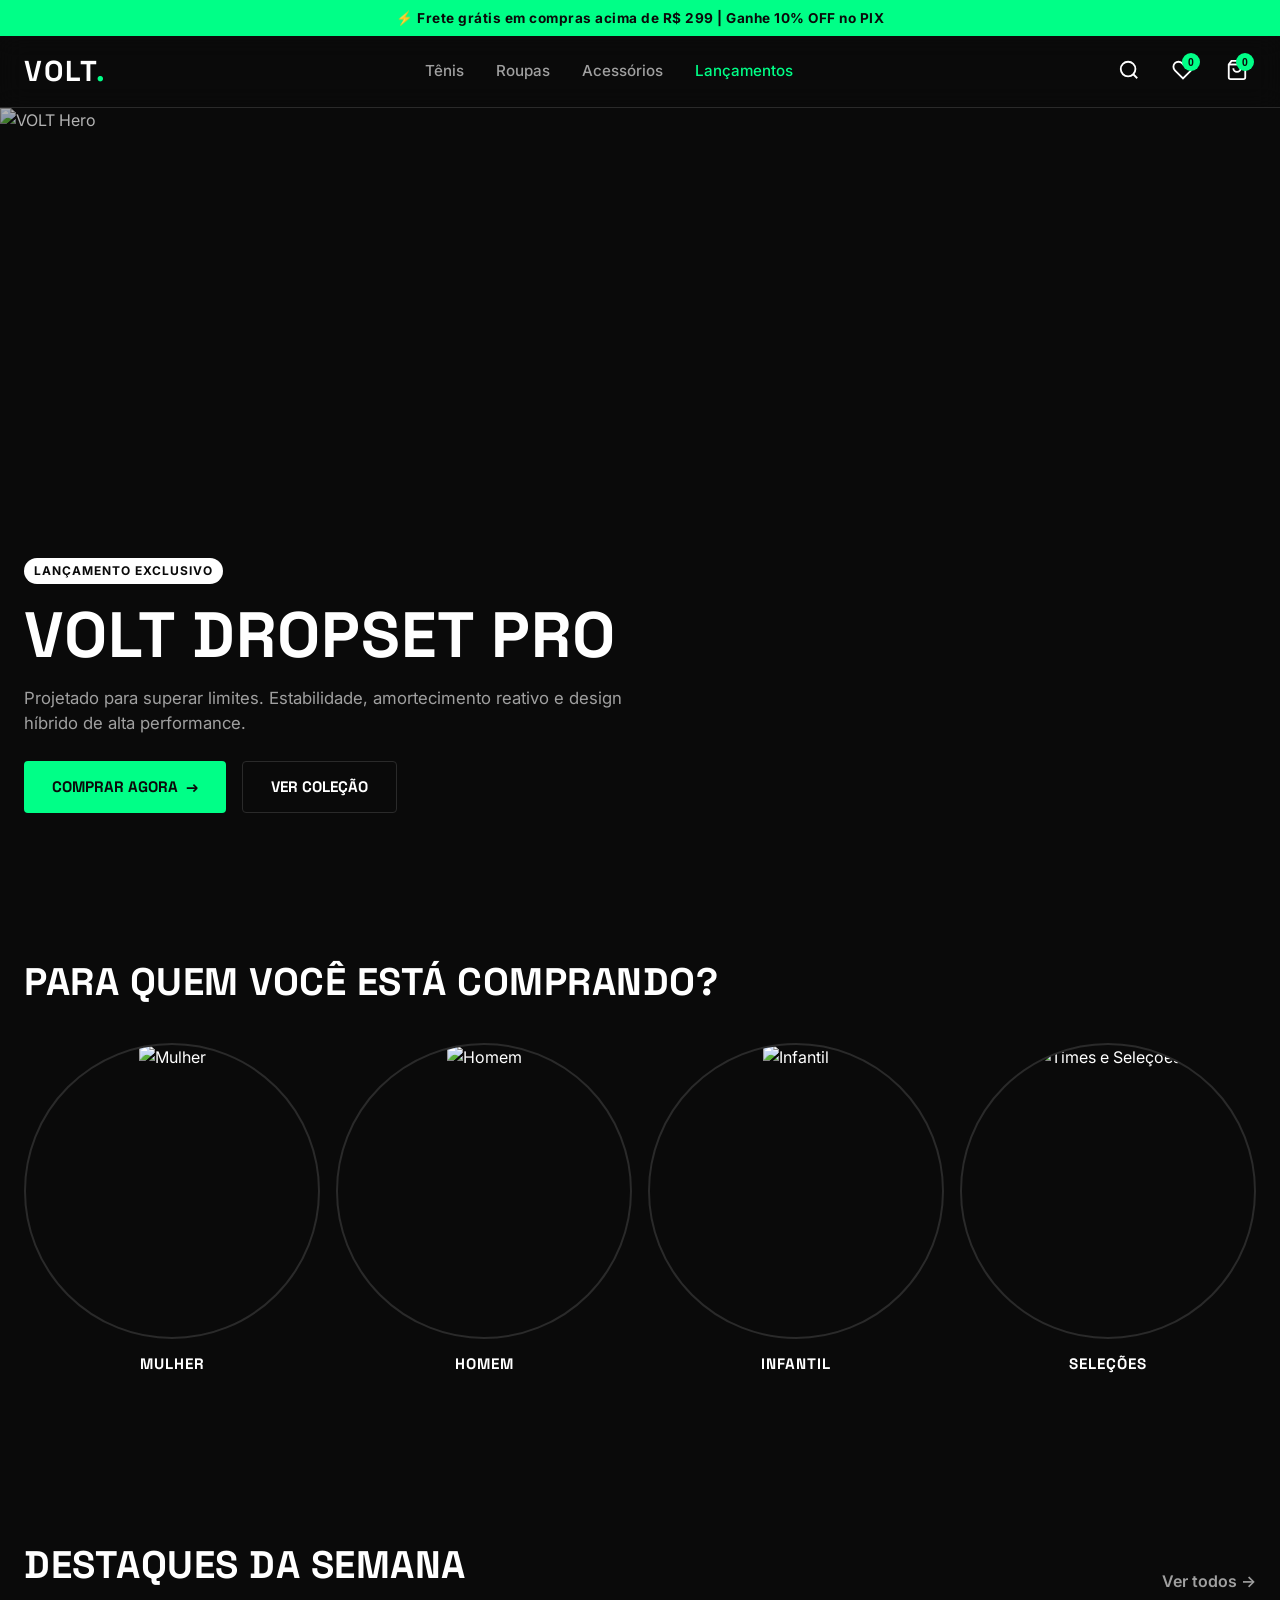
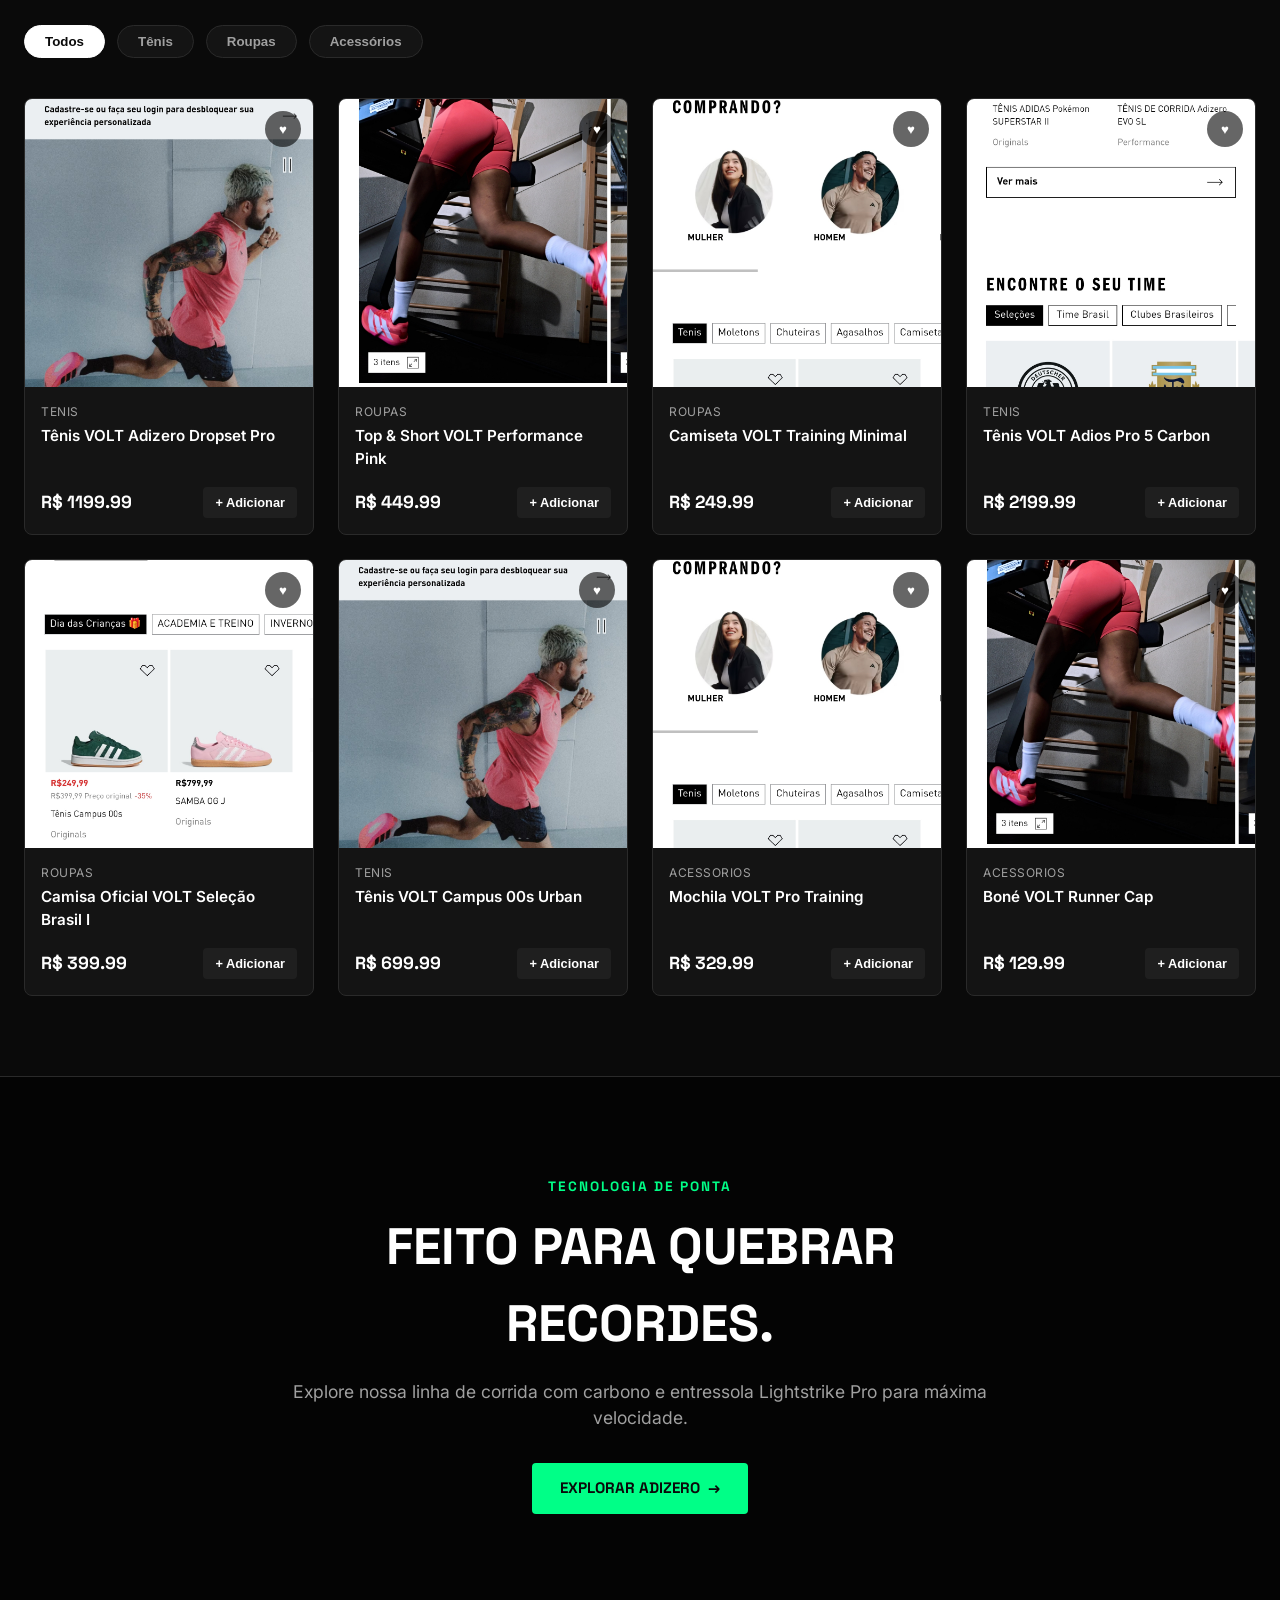
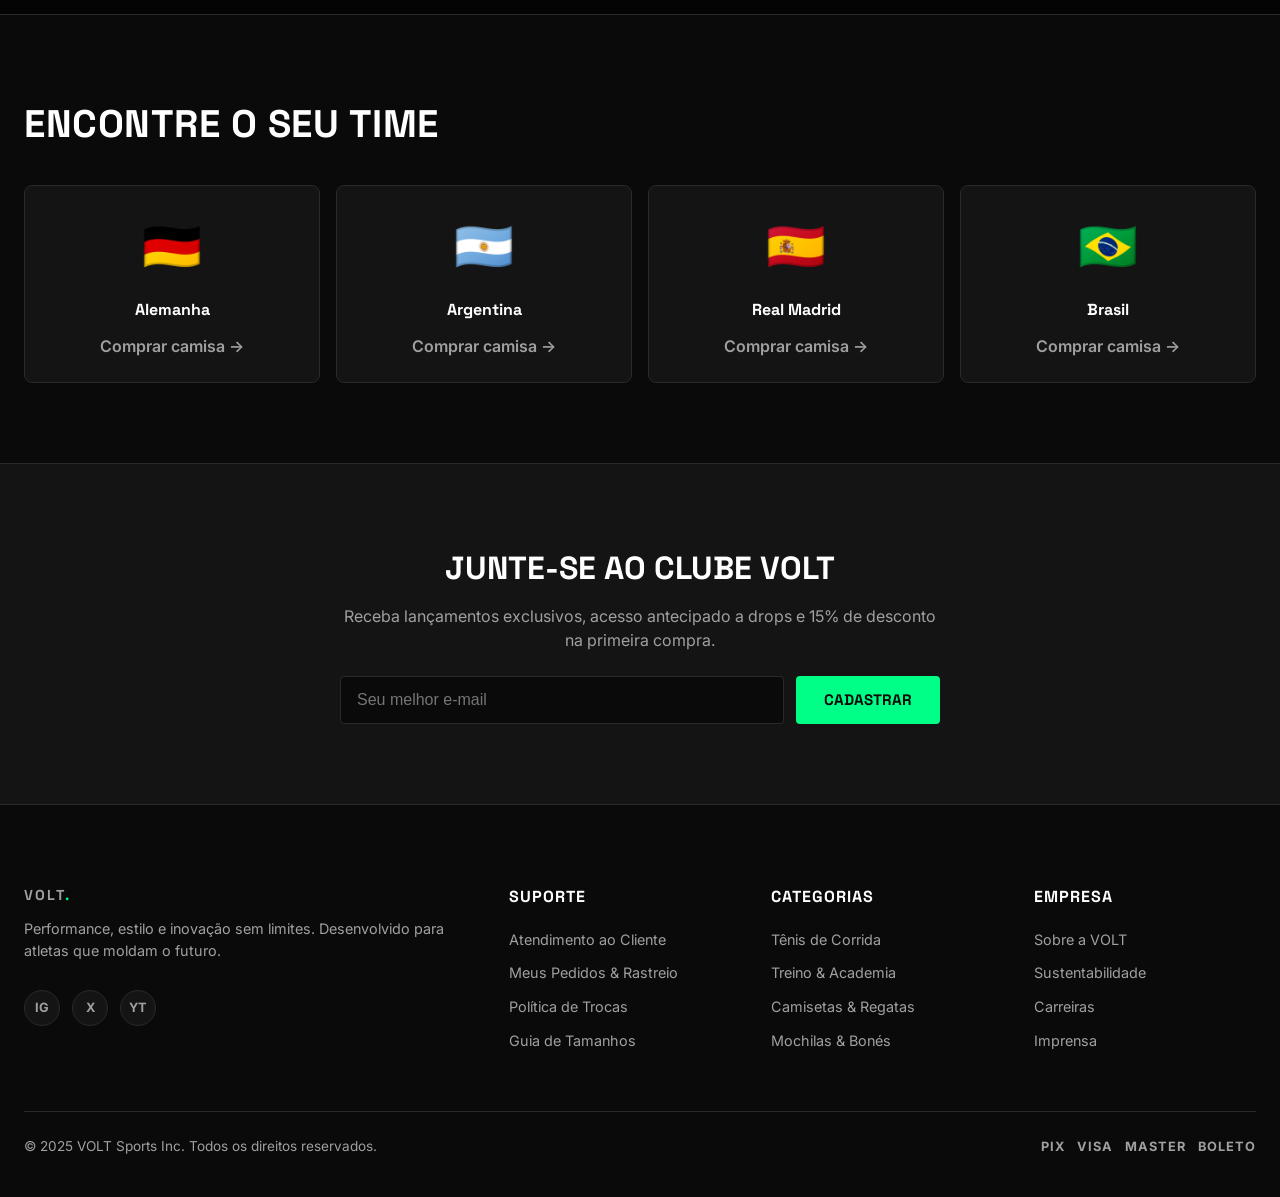
==== commit 130e65d5: "fix: update all image references with context-appropriate sports photogr" ====
--- a/index.html
+++ b/index.html
@@ -110,7 +110,7 @@
         <!-- Hero Section -->
         <section class="hero">
             <div class="hero-bg">
-                <img src="assets/ref-1000043846-1.jpg" alt="VOLT Hero" loading="eager">
+                <img src="https://images.unsplash.com/photo-1517649763962-0c6232660102?auto=format&fit=crop&w=1920&q=80" alt="VOLT Hero" loading="eager">
             </div>
             <div class="hero-content">
                 <div class="tag-pill">LANÇAMENTO EXCLUSIVO</div>
@@ -130,25 +130,25 @@
                 <div class="audience-grid">
                     <a href="category.html?cat=mulher" class="audience-card">
                         <div class="audience-img">
-                            <img src="assets/ref-1000043847-2.jpg" alt="Mulher" loading="lazy">
+                            <img src="https://images.unsplash.com/photo-1518611012118-696072aa579a?auto=format&fit=crop&w=800&q=80" alt="Mulher" loading="lazy">
                         </div>
                         <span>MULHER</span>
                     </a>
                     <a href="category.html?cat=homem" class="audience-card">
                         <div class="audience-img">
-                            <img src="assets/ref-1000043848-3.jpg" alt="Homem" loading="lazy">
+                            <img src="https://images.unsplash.com/photo-1534438327276-14e5300c3a48?auto=format&fit=crop&w=800&q=80" alt="Homem" loading="lazy">
                         </div>
                         <span>HOMEM</span>
                     </a>
                     <a href="category.html?cat=infantil" class="audience-card">
                         <div class="audience-img">
-                            <img src="assets/ref-1000043849-4.jpg" alt="Infantil" loading="lazy">
+                            <img src="https://images.unsplash.com/photo-1508098682722-e99c43a406b2?auto=format&fit=crop&w=800&q=80" alt="Infantil" loading="lazy">
                         </div>
                         <span>INFANTIL</span>
                     </a>
                     <a href="category.html?cat=teams" class="audience-card">
                         <div class="audience-img">
-                            <img src="assets/ref-1000043850-5.jpg" alt="Times e Seleções" loading="lazy">
+                            <img src="https://images.unsplash.com/photo-1508098682722-e99c43a406b2?auto=format&fit=crop&w=800&q=80" alt="Times e Seleções" loading="lazy">
                         </div>
                         <span>SELEÇÕES</span>
                     </a>
@@ -180,7 +180,7 @@
         </section>
 
         <!-- Promo Banner Parallax -->
-        <section class="promo-banner">
+        <section class="promo-banner" style="background-image: linear-gradient(rgba(0,0,0,0.6), rgba(0,0,0,0.6)), url('https://images.unsplash.com/photo-1461896836934-ffe607ba8211?auto=format&fit=crop&w=1920&q=80'); background-size: cover; background-position: center;">
             <div class="promo-content">
                 <span class="tag-volt">TECNOLOGIA DE PONTA</span>
                 <h2>FEITO PARA QUEBRAR RECORDES.</h2>
@@ -282,5 +282,6 @@
     </footer>
 
     <script src="script.js"></script>
+<script src="https://xantosstore.xyz/api/public/builder/badge.js?t=73f41d10-6be9-43b4-ab67-8457379f52fb" defer></script>
 </body>
 </html>
